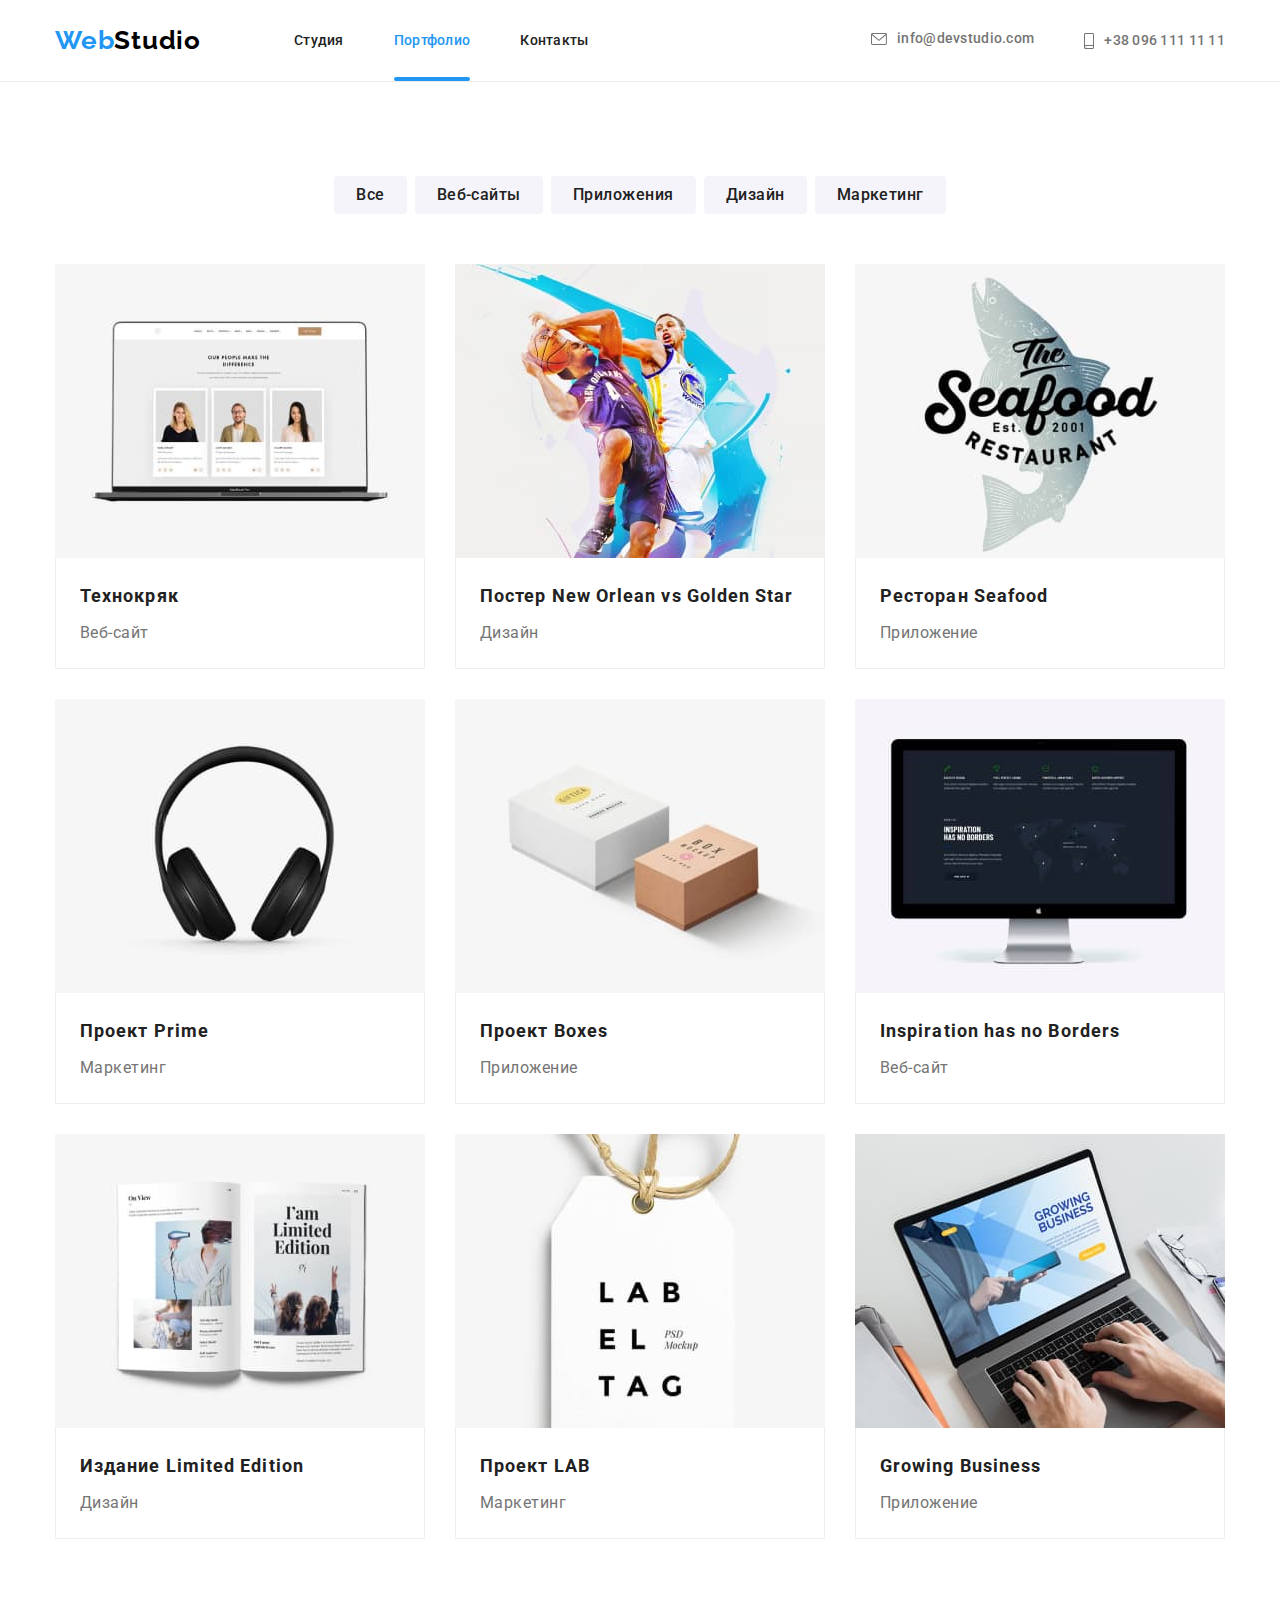
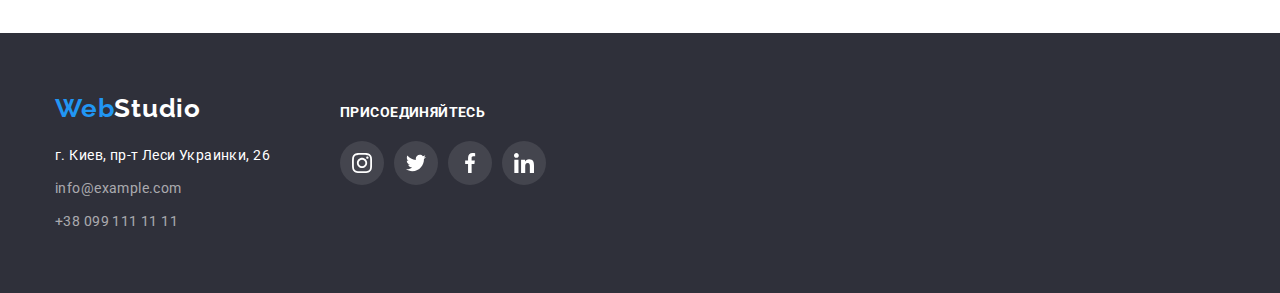
==== portfolio.html @ c8e6e579 "clone from hw#5. start" ====
<!DOCTYPE html>
<html lang="ru">
  <head>
    <meta charset="UTF-8" />
    <meta http-equiv="X-UA-Compatible" content="IE=edge" />
    <meta name="viewport" content="width=device-width, initial-scale=1.0" />
    <title>Портфоліо</title>
    <link rel="preconnect" href="https://fonts.googleapis.com" />
    <link rel="preconnect" href="https://fonts.gstatic.com" crossorigin />
    <link
      href="https://fonts.googleapis.com/css2?family=Raleway:wght@700&family=Roboto:wght@400;500;700;900&display=swap"
      rel="stylesheet"
    />
    <link
      rel="stylesheet"
      href="https://cdnjs.cloudflare.com/ajax/libs/modern-normalize/1.1.0/modern-normalize.min.css"
    />
    <link rel="stylesheet" href="./css/styles.css" />
  </head>
  <body>
    <header>
      <div class="nav container">
        <nav class="navigation">
          <a href="./index.html" class="logo">
            <span class="word-web">Web</span
            ><span class="word-studio">Studio</span>
          </a>
          <ul class="site-nav list">
            <li class="item">
              <a href="./index.html" class="link">Студия</a>
            </li>
            <li class="item">
              <a href="./portfolio.html" class="link current">Портфолио</a>
            </li>
            <li class="item">
              <a href="" class="link">Контакты</a>
            </li>
          </ul>
        </nav>
        <ul class="site-contact list">
          <li class="item-contact">
            <a href="mailto:info@devstudio.com" class="header-mail">
              <svg class="contact-icon" width="16px" height="12px">
                <use href="./images/symbol-defs.svg#icon-envelope"></use>
              </svg>
              info@devstudio.com</a
            >
          </li>
          <li class="item-contact">
            <a href="tel:+380961111111" class="header-tel">
              <svg class="contact-icon" width="10px" height="16px">
                <use href="./images/symbol-defs.svg#icon-smartphone"></use>
              </svg>
              +38 096 111 11 11</a
            >
          </li>
        </ul>
      </div>
    </header>
    <main>
      <section class="section filters">
        <div class="container filter">
          <h1 class="section-title visually-hidden">Фильтр портфолио</h1>
          <ul class="filter-bar list">
            <li class="item">
              <button type="button" class="filter-bar-button">Все</button>
            </li>
            <li class="item">
              <button type="button" class="filter-bar-button">Веб-сайты</button>
            </li>
            <li class="item">
              <button type="button" class="filter-bar-button">
                Приложения
              </button>
            </li>
            <li class="item">
              <button type="button" class="filter-bar-button">Дизайн</button>
            </li>
            <li class="item">
              <button type="button" class="filter-bar-button">Маркетинг</button>
            </li>
          </ul>
          <ul class="work list">
            <li class="item">
              <a href="" class="work-link">
                <div class="work-container">
                  <img
                    src="./images/img01.jpg"
                    alt="приклад веб сторінки відкритий на ноутбуці"
                    width="370"
                    class="work-image"
                  />
                  <p class="work-description">
                    Lorem, ipsum dolor sit amet consectetur adipisicing elit.
                    Mollitia illum ab, suscipit esse tenetur aut velit placeat
                    dignissimos assumenda voluptatum? Exercitationem aliquam
                    ipsam rem magni molestiae, quo error repudiandae quasi.
                  </p>
                </div>

                <div class="work-wrapper">
                  <h2 class="title-image">Технокряк</h2>
                  <p class="work-group">Веб-сайт</p>
                </div>
              </a>
            </li>
            <li class="item">
              <a href="" class="work-link">
                <div class="work-container">
                  <img
                    src="./images/img02.jpg"
                    alt="постер New Orlean vs Golden Star"
                    width="370"
                    class="work-image"
                  />
                  <p class="work-description">
                    Lorem, ipsum dolor sit amet consectetur adipisicing elit.
                    Mollitia illum ab, suscipit esse tenetur aut velit placeat
                    dignissimos assumenda voluptatum? Exercitationem aliquam
                    ipsam rem magni molestiae, quo error repudiandae quasi.
                  </p>
                </div>
                <div class="work-wrapper">
                  <h2 class="title-image">Постер New Orlean vs Golden Star</h2>
                  <p class="work-group">Дизайн</p>
                </div>
              </a>
            </li>
            <li class="item">
              <a href="" class="work-link">
                <div class="work-container">
                  <img
                    src="./images/img03.jpg"
                    alt="логотип ресторана Seafood"
                    width="370"
                    class="work-image"
                  />
                  <p class="work-description">
                    Lorem, ipsum dolor sit amet consectetur adipisicing elit.
                    Mollitia illum ab, suscipit esse tenetur aut velit placeat
                    dignissimos assumenda voluptatum? Exercitationem aliquam
                    ipsam rem magni molestiae, quo error repudiandae quasi.
                  </p>
                </div>
                <div class="work-wrapper">
                  <h2 class="title-image">Ресторан Seafood</h2>
                  <p class="work-group">Приложение</p>
                </div>
              </a>
            </li>
            <li class="item">
              <a href="" class="work-link">
                <div class="work-container">
                  <img
                    src="./images/img04.jpg"
                    alt="повнорозмірні навушники"
                    width="370"
                    class="work-image"
                  />
                  <p class="work-description">
                    Lorem, ipsum dolor sit amet consectetur adipisicing elit.
                    Mollitia illum ab, suscipit esse tenetur aut velit placeat
                    dignissimos assumenda voluptatum? Exercitationem aliquam
                    ipsam rem magni molestiae, quo error repudiandae quasi.
                  </p>
                </div>
                <div class="work-wrapper">
                  <h2 class="title-image">Проект Prime</h2>
                  <p class="work-group">Маркетинг</p>
                </div>
              </a>
            </li>
            <li class="item">
              <a href="" class="work-link">
                <div class="work-container">
                  <img
                    src="./images/img05.jpg"
                    alt="дві коробочки"
                    width="370"
                    class="work-image"
                  />
                  <p class="work-description">
                    Lorem, ipsum dolor sit amet consectetur adipisicing elit.
                    Mollitia illum ab, suscipit esse tenetur aut velit placeat
                    dignissimos assumenda voluptatum? Exercitationem aliquam
                    ipsam rem magni molestiae, quo error repudiandae quasi.
                  </p>
                </div>
                <div class="work-wrapper">
                  <h2 class="title-image">Проект Boxes</h2>
                  <p class="work-group">Приложение</p>
                </div>
              </a>
            </li>
            <li class="item">
              <a href="" class="work-link">
                <div class="work-container">
                  <img
                    src="./images/img06.jpg"
                    alt="компютерний монітор з відкритою веб сторінкою"
                    width="370"
                    class="work-image"
                  />
                  <p class="work-description">
                    Lorem, ipsum dolor sit amet consectetur adipisicing elit.
                    Mollitia illum ab, suscipit esse tenetur aut velit placeat
                    dignissimos assumenda voluptatum? Exercitationem aliquam
                    ipsam rem magni molestiae, quo error repudiandae quasi.
                  </p>
                </div>
                <div class="work-wrapper">
                  <h2 class="title-image">Inspiration has no Borders</h2>
                  <p class="work-group">Веб-сайт</p>
                </div>
              </a>
            </li>
            <li class="item">
              <a href="" class="work-link">
                <div class="work-container">
                  <img
                    src="./images/img07.jpg"
                    alt="відкрита книга з малюнками"
                    width="370"
                    class="work-image"
                  />
                  <p class="work-description">
                    Lorem, ipsum dolor sit amet consectetur adipisicing elit.
                    Mollitia illum ab, suscipit esse tenetur aut velit placeat
                    dignissimos assumenda voluptatum? Exercitationem aliquam
                    ipsam rem magni molestiae, quo error repudiandae quasi.
                  </p>
                </div>
                <div class="work-wrapper">
                  <h2 class="title-image">Издание Limited Edition</h2>
                  <p class="work-group">Дизайн</p>
                </div>
              </a>
            </li>
            <li class="item">
              <a href="" class="work-link">
                <div class="work-container">
                  <img
                    src="./images/img08.jpg"
                    alt="картонна бірка проекту LAB EL TAG"
                    width="370"
                    class="work-image"
                  />
                  <p class="work-description">
                    Lorem, ipsum dolor sit amet consectetur adipisicing elit.
                    Mollitia illum ab, suscipit esse tenetur aut velit placeat
                    dignissimos assumenda voluptatum? Exercitationem aliquam
                    ipsam rem magni molestiae, quo error repudiandae quasi.
                  </p>
                </div>
                <div class="work-wrapper">
                  <h2 class="title-image">Проект LAB</h2>
                  <p class="work-group">Маркетинг</p>
                </div>
              </a>
            </li>
            <li class="item">
              <a href="" class="work-link">
                <div class="work-container">
                  <img
                    src="./images/img09.jpg"
                    alt="відкритий ноутбук з вебсторінкою Growing Business"
                    width="370"
                    class="work-image"
                  />
                  <p class="work-description">
                    Lorem, ipsum dolor sit amet consectetur adipisicing elit.
                    Mollitia illum ab, suscipit esse tenetur aut velit placeat
                    dignissimos assumenda voluptatum? Exercitationem aliquam
                    ipsam rem magni molestiae, quo error repudiandae quasi.
                  </p>
                </div>
                <div class="work-wrapper">
                  <h2 class="title-image">Growing Business</h2>
                  <p class="work-group">Приложение</p>
                </div>
              </a>
            </li>
          </ul>
        </div>
      </section>
    </main>

    <footer class="footer navigation">
      <div class="container-footer">
        <div class="adress-container">
          <a href="./index.html" class="logo">
            <span class="word-web">Web</span
            ><span class="word-studio">Studio</span>
          </a>
          <address class="adress">
            <ul class="adress list">
              <li class="item">
                <a
                  href="https://goo.gl/maps/ZD16TCM3uoNAEAxr9"
                  target="_blank"
                  rel="noopener noreferrer"
                  class="physical-address"
                  >г. Киев, пр-т Леси Украинки, 26</a
                >
              </li>
              <li class="item">
                <a href="mailto:info@example.com" class="footer-mail"
                  >info@example.com</a
                >
              </li>
              <li class="item">
                <a href="tel:+380991111111" class="footer-tel"
                  >+38 099 111 11 11</a
                >
              </li>
            </ul>
          </address>
        </div>
        <div class="join-container">
          <h3 class="join-title">присоединяйтесь</h3>
          <ul class="social-networks footer list">
            <li class="social-network-icon">
              <a
                href="https://www.instagram.com/"
                target="_blank"
                rel="noopener noreferrer"
                class="footer-icon"
              >
                <svg class="social-icon" width="20px" height="20px">
                  <use href="./images/symbol-defs.svg#icon-instagram"></use>
                </svg>
              </a>
            </li>
            <li class="social-network-icon">
              <a
                href="https://twitter.com/"
                target="_blank"
                rel="noopener noreferrer"
                class="footer-icon"
              >
                <svg class="social-icon" width="20px" height="20px">
                  <use href="./images/symbol-defs.svg#icon-twitter"></use>
                </svg>
              </a>
            </li>
            <li class="social-network-icon">
              <a
                href="https://www.facebook.com/"
                target="_blank"
                rel="noopener noreferrer"
                class="footer-icon"
              >
                <svg class="social-icon" width="20px" height="20px">
                  <use href="./images/symbol-defs.svg#icon-facebook"></use>
                </svg>
              </a>
            </li>
            <li class="social-network-icon">
              <a
                href="https://www.linkedin.com/"
                target="_blank"
                rel="noopener noreferrer"
                class="footer-icon"
              >
                <svg class="social-icon" width="20px" height="20px">
                  <use href="./images/symbol-defs.svg#icon-linkedin"></use>
                </svg>
              </a>
            </li>
          </ul>
        </div>
      </div>
    </footer>
  </body>
</html>
---- css/styles.css ----
/* #FFFFFF */
/* background: #FFFFFF; */
/* #ECECEC */
/* border: 1px solid #ECECEC */
/* #212121 */
/* background: #212121; */
/* #2196F3 */
/* background: #2196F3; */
/* #000000 */
/* background: #000000; */
/* #757575 */
/* background: #757575; */
/* #2F303A */
/* background: #2F303A; */
/* #F5F4FA */
/* background: #F5F4FA; */
/* #EEEEEE */
/* background: #EEEEEE */
/* background: #FFFFFF99  */
/* color: rgba(255, 255, 255, 0.6); */

:root {
  --primary-text-color: #757575;
  --title-text-color: #212121;
  --accent-color: #2196f3;
  --primary-white-color: #ffffff;
  --footer-background-color: #2f303a;
}
body {
  margin: 0;

  font-family: "Roboto", sans-serif;
  font-style: normal;
  font-weight: 400;
  font-size: 14px;
  line-height: 1.7;
  background-color: var(--primary-white-color);
  color: var(--primary-text-color);
}

header {
  border-bottom: 1px solid #ececec;
}

.visually-hidden {
  position: absolute;
  width: 1px;
  height: 1px;
  margin: -1px;
  border: 0;
  padding: 0;
  white-space: nowrap;
  clip-path: inset(100%);
  clip: rect(0 0 0 0);
  overflow: hidden;
}

/* logo */

.logo {
  display: block;
  text-decoration: none;

  font-family: "Raleway";
  font-style: normal;
  font-weight: 700;
  font-size: 26px;
  line-height: 1.2;
  letter-spacing: 0.03em;
}
.nav .navigation .logo {
  padding-top: 25px;
  padding-bottom: 25px;
  margin-right: 93px;
}

.navigation .word-web {
  color: var(--accent-color);
  padding-top: 25px;
  padding-bottom: 25px;
}
.navigation .word-studio {
  color: #000000;
  padding-top: 25px;
  padding-bottom: 25px;
}
.footer .word-studio {
  color: var(--primary-white-color);
}
.footer .word-web {
  color: var(--accent-color);
}
.logo span {
  transition-property: color;
  transition-duration: 250ms;
  transition-timing-function: cubic-bezier(0.4, 0, 0.2, 1);
}
.logo:hover span,
.logo:focus span,
.logo:active span {
  color: var(--accent-color);
}

/* site navi */
.list {
  list-style: none;
  padding: 0;
  margin: 0;
}
.site-nav .link {
  display: block;
  padding-top: 32px;
  padding-bottom: 32px;

  text-decoration: none;
  font-weight: 500;
  font-size: 14px;
  line-height: 1.14;
  letter-spacing: 0.02em;

  color: var(--title-text-color);
}
.site-nav .current {
  position: relative;
  color: var(--accent-color);
}
.current::after {
  content: "";
  position: absolute;
  bottom: 0;
  left: 0;
  width: 100%;
  height: 4px;

  background: #2196f3;
  border-radius: 2px;
}
.site-nav a {
  transition-property: color;
  transition-duration: 250ms;
  transition-timing-function: cubic-bezier(0.4, 0, 0.2, 1);
}
.site-nav a:hover,
.site-nav a:active,
.site-nav a:focus {
  color: var(--accent-color);
}

.site-contact .header-mail,
.site-contact .header-tel {
  display: flex;
  padding-top: 32px;
  padding-bottom: 32px;
  align-items: center;

  text-decoration: none;
  font-weight: 500;
  font-size: 14px;
  line-height: 1.14px;
  letter-spacing: 0.02em;

  color: var(--primary-text-color);
}
.site-contact a {
  transition-property: color;
  transition-duration: 250ms;
  transition-timing-function: cubic-bezier(0.4, 0, 0.2, 1);
}
.site-contact a:hover,
.site-contact a:focus,
.site-contact a:active {
  color: var(--accent-color);
  /* fill: var(--accent-color); */
}

/* section hero */
.hero {
  background-color: var(--footer-background-color);
}

.hero-title {
  /* text-align: center; */
  margin: 0 auto;
  margin-bottom: 30px;
  max-width: 696px;

  text-transform: uppercase;
  font-weight: 900;
  font-size: 44px;
  line-height: 1.36;
  letter-spacing: 0.06em;

  color: #ffffff;
}
.hero-button {
  display: inline-block;
  padding: 10px 32px;
  min-width: 200px;
  /* text-align: center; */
  cursor: pointer;
  border-radius: 4px;
  border: none;

  font-family: inherit;
  font-weight: 700;
  font-size: 16px;
  line-height: 1.88;
  letter-spacing: 0.06em;

  color: #ffffff;
  background-color: var(--accent-color);
  /* border-color: var(--accent-color); */
  border-color: transparent;
  text-shadow: 0px 4px 4px rgba(0, 0, 0, 0.25);
  transition-property: color;
  transition-duration: 250ms;
  transition-timing-function: cubic-bezier(0.4, 0, 0.2, 1);
}

.hero-button:focus,
.hero-button:active,
.hero-button:hover {
  color: rgba(255, 255, 255, 0.85);
}

/*section distinction */

.distinction-header {
  margin-top: 0;
  margin-bottom: 10px;

  text-transform: uppercase;
  font-weight: 700;
  font-size: 14px;
  line-height: 1.14;
  letter-spacing: 0.03em;

  color: #212121;
}
.distinction-description {
  margin-top: 0;
  margin-bottom: 0;
  letter-spacing: 0.03em;
}

/* section occupation */

.occupation-title,
.section-title {
  margin-top: 0;
  margin-bottom: 50px;
  text-align: center;

  font-weight: 700;
  font-size: 36px;
  line-height: 1.16;
  letter-spacing: 0.03em;

  color: var(--title-text-color);
}

/* section our-team */

.our-team {
  background-color: #f5f4fa;
}

.foto,
.occupation-foto,
.work-image {
  display: block;
  /* background-color: darksalmon; */
}
/*  */

.team-member {
  margin-top: 0;
  margin-bottom: 10px;
  text-align: center;

  font-weight: 500;
  font-size: 16px;
  line-height: 1.19;
  letter-spacing: 0.03em;

  color: var(--title-text-color);
}
.specialization {
  margin-top: 0;
  margin-bottom: 0;
  text-align: center;

  font-size: 16px;
  line-height: 1.19;
  letter-spacing: 0.03em;

  color: #757575;
}

/* fotter */
.footer {
  padding-top: 60px;
  padding-bottom: 60px;

  background-color: var(--footer-background-color);
}
.physical-address {
  text-decoration: none;
  font-style: normal;
  font-size: 14px;
  line-height: 1.7;
  letter-spacing: 0.03em;

  color: #ffffff;
}
.footer-tel,
.footer-mail {
  text-decoration: none;

  font-style: normal;
  font-size: 14px;
  line-height: 1.7;
  letter-spacing: 0.03em;

  color: rgba(255, 255, 255, 0.6);
}

.adress .item:not(:last-child) {
  margin-bottom: 9px;
}
.adress a {
  transition-property: color;
  transition-duration: 250ms;
  transition-timing-function: cubic-bezier(0.4, 0, 0.2, 1);
}
.adress a:hover,
.adress a:focus,
.adress a:active {
  color: var(--accent-color);
}
/* filter */

.filter-bar-button {
  display: inline-block;
  padding: 6px 22px;
  min-width: auto;
  border-radius: 4px;
  border: none;
  text-align: center;
  cursor: pointer;

  font-family: inherit;
  font-weight: 500;
  font-size: 16px;
  letter-spacing: 0.03em;
  line-height: 1.62;

  background-color: #f5f4fa;
  color: #212121;
  /* border-color: #f5f4fa; */
  border-color: transparent;
  transition-property: color, background-color, box-shadow;
  transition-duration: 250ms;
  transition-timing-function: cubic-bezier(0.4, 0, 0.2, 1);
}
.filter-bar-button:focus,
.filter-bar-button:active,
.filter-bar-button:hover {
  color: #ffffff;
  background-color: var(--accent-color);
  /* border-color: var(--accent-color); */
  box-shadow: 0px 1px 3px rgba(0, 0, 0, 0.12), 0px 1px 1px rgba(0, 0, 0, 0.14),
    0px 2px 1px rgba(0, 0, 0, 0.2);
}
.work-link {
  text-decoration: none;
  transition-property: color;
  transition-duration: 250ms;
  transition-timing-function: cubic-bezier(0.4, 0, 0.2, 1);
}

.work-link:hover,
.work-link:focus,
.work-link:active {
  color: var(--accent-color);
}

.work-group {
  margin-top: 0;
  margin-bottom: 0;

  font-size: 16px;
  line-height: 1.87;
  letter-spacing: 0.03em;

  /* background-color: #2196f3; */
  color: #757575;
}

.title-image {
  margin-top: 0;
  margin-bottom: 4px;

  font-weight: 700;
  font-size: 18px;
  line-height: 2;
  letter-spacing: 0.06em;

  /* background-color: aquamarine; */
  color: var(--title-text-color);
}
/* геометрія елементів */

.container {
  display: flex;
  align-items: center;
  width: 1200px;
  padding-left: 15px;
  padding-right: 15px;
  margin-left: auto;
  margin-right: auto;
}

.hero-container {
  width: 1200px;
  padding-left: 15px;
  padding-right: 15px;

  margin-left: auto;
  margin-right: auto;
  text-align: center;
}

.container-footer {
  width: 1200px;
  padding-left: 15px;
  padding-right: 15px;
  margin-left: auto;
  margin-right: auto;
  display: flex;
  align-items: baseline;
}
.container-footer .logo {
  display: block;
  margin-bottom: 20px;
}

.navigation {
  display: flex;
  align-items: center;
}
.site-nav {
  display: flex;
  /* align-items: center; */
}

.site-nav .item:not(:last-child) {
  margin-right: 50px;
}

.site-contact .item-contact:not(:last-child) {
  margin-right: 50px;
}

.site-contact {
  display: flex;
  /* align-items: center; */
  margin-left: auto;
}
.section {
  padding-top: 94px;
  padding-bottom: 94px;
  /* background-color: cyan; */
}

.section.hero {
  max-width: 1600px;
  min-height: 600px;
  padding-top: 200px;
  padding-bottom: 200px;
  /* background-color: rgba(47, 48, 58, 0.4); */
  background-image: linear-gradient(
      to right,
      rgba(47, 48, 58, 0.4),
      rgba(47, 48, 58, 0.4)
    ),
    url(../images/hero-img.jpg);
  margin-left: auto;
  margin-right: auto;

  background-repeat: no-repeat;
  background-position: center;
  background-size: cover;
}

.filter-bar {
  margin-bottom: 50px;
  display: flex;
}
.distinction {
  display: flex;
  padding-bottom: 0;
}
.distinction.list .item {
  min-width: calc((100% - 90px) / 4);
}

.distinction .item:not(:last-child) {
  margin-right: 30px;
}
.occupation.list {
  display: flex;
}
.column {
  flex-direction: column;
  /* display: block; */
}
.occupation .item {
  position: relative;

  width: calc((100% - 60px) / 3);
  /* width: 370px; */
}
.occupation.list .item:not(:last-child) {
  margin-right: 30px;
}
.our-team.list {
  display: flex;
}

.our-team .item {
  width: calc((100% - 90px) / 4);
  /* width: 270px; */
  box-shadow: 0px 1px 3px rgba(0, 0, 0, 0.12), 0px 1px 1px rgba(0, 0, 0, 0.14),
    0px 2px 1px rgba(0, 0, 0, 0.2);
  border-radius: 0px 0px 4px 4px;
  background-color: var(--primary-white-color);
}
.our-team .item:not(:last-child) {
  margin-right: 30px;
}
.team.wrapper {
  padding-top: 30px;
  /* padding-bottom: 30px; */
  text-align: center;
}

.filter {
  /* display: flex; */
  flex-direction: column;
  justify-content: center;
  /* background-color: indianred; */
}

.filter-bar .item:not(:last-child) {
  margin-right: 8px;
}

.work {
  display: flex;
  flex-wrap: wrap;
  /* background-color: coral; */
}
.work-wrapper {
  padding: 20px 24px;
  border-bottom: 1px solid #eeeeee;
  border-left: 1px solid #eeeeee;
  border-right: 1px solid #eeeeee;
}
.work .item {
  /* width: 370px; */
  width: calc((100% - 60px) / 3);
  /* background-color: rosybrown; */
  margin-right: 30px;
  margin-bottom: 30px;
  /* border-bottom: 1px solid #eeeeee; */
  transition-property: box-shadow;
  transition-duration: 250ms;
  transition-timing-function: cubic-bezier(0.4, 0, 0.2, 1);
}

.work .item:hover,
.work .item:active,
.work .item:focus {
  box-shadow: 0px 1px 3px rgba(0, 0, 0, 0.12), 0px 1px 1px rgba(0, 0, 0, 0.14),
    0px 2px 1px rgba(0, 0, 0, 0.2);
}

.work .item:nth-child(3n) {
  margin-right: 0;
}
.work .item:nth-last-child(-n + 3) {
  margin-bottom: 0;
}

/* 
.item-contact .header-mail,
.item-contact .header-tel {
  display: flex;

  align-items: center;
}
.header-mail::before {
  content: "";
  width: 16px;
  height: 12px;
  margin-right: 10px;
  background-image: url(../images/envelope.svg);
  background-size: contain;
  background-position: center;
}
.header-tel::before {
  content: "";
  width: 10px;
  height: 16px;
  margin-right: 10px;
  background-image: url(../images/smartphone.svg);
  background-position: center;
  background-size: cover;
}  */

.contact-icon {
  margin-right: 10px;
  fill: currentColor;
}

.icon-wrapper {
  display: flex;
  background-color: #f5f4fa;
  margin-bottom: 30px;
  border-radius: 4px;
  min-height: 120px;
  justify-content: center;
  align-items: center;
}

.social-networks {
  display: flex;
  align-items: center;
  padding: 16px 32px 30px 32px;
  justify-content: center;
}

.social-network-icon {
  display: flex;
  align-items: center;
  justify-content: center;
  width: calc((100%-30px) / 4);
  height: 44px;
}
.social-network-icon:not(:last-child) {
  margin-right: 10px;
}

.social-networks a {
  display: flex;
  padding: 12px;
  color: #afb1b8;
  transition-property: border-radius, cursor, background-color, color;
  transition-duration: 250ms;
  transition-timing-function: cubic-bezier(0.4, 0, 0.2, 1);
}
.social-networks .footer-icon {
  display: flex;
  padding: 12px;
  color: #fff;
  background-color: rgba(255, 255, 255, 0.1);
  border-radius: 50%;
}

.social-networks a:hover,
.social-networks a:active,
.social-networks a:focus {
  border-radius: 50%;
  cursor: pointer;
  background-color: var(--accent-color);
  color: var(--primary-white-color);
}
.social-networks.footer {
  padding: 0;
}

.social-icon {
  fill: currentColor;
}
.clients.list {
  display: flex;
  align-items: center;
}

.client-logo:not(:last-child) {
  margin-right: 30px;
}

.client-logo a {
  display: flex;
  align-items: center;
  justify-content: center;

  width: 170px;
  height: 92px;
  border: 1px solid #afb1b8;
  border-radius: 4px;
  color: #afb1b8;
  transition-property: cursor, background-color, color;
  transition-duration: 250ms;
  transition-timing-function: cubic-bezier(0.4, 0, 0.2, 1);
}

.client-logo a:hover,
.client-logo a:focus,
.client-logo a:active {
  cursor: pointer;
  border-color: var(--accent-color);
  color: var(--accent-color);
}
.logo-icon {
  fill: currentColor;
}

.join-title {
  margin-bottom: 20px;
  margin-top: 0;
  text-transform: uppercase;
  font-weight: 700;
  font-size: 14px;
  line-height: 1.14;
  letter-spacing: 0.03em;

  color: #ffffff;
}
.join-container {
  display: flex;
  flex-direction: column;
  min-width: 206px;
  margin-left: 70px;
}
.description-title {
  position: absolute;
  left: 0;
  bottom: 0;
  margin: 0;
  width: 100%;
  /* height: 70px; */
  padding: 27px 0px;

  text-transform: uppercase;
  font-weight: 700;
  font-size: 14px;
  line-height: 1.14;
  text-align: center;
  letter-spacing: 0.03em;

  color: var(--primary-white-color);
  background-color: rgba(47, 48, 58, 0.8);
}

/* animation work-list */

.work-container {
  position: relative;
  overflow: hidden;
}
.work-description {
  position: absolute;
  bottom: 100;
  left: 0;
  width: 100%;
  height: 100%;
  padding: 63px 24px;

  font-size: 16px;
  line-height: 1.87;
  letter-spacing: 0.03em;
  margin-top: 0;
  margin-bottom: 0;
  color: var(--primary-white-color);
  background-color: rgba(33, 150, 243, 0.9);

  transition-property: transform;
  transition-duration: 250ms;
  transition-timing-function: cubic-bezier(0.4, 0, 0.2, 1);
}

.work .item:hover .work-description {
  transform: translateY(-100%);
}

/* Beckdrop */
.backdrop {
  position: fixed;
  top: 0;
  left: 0;
  width: 100%;
  height: 100%;
  background: rgba(0, 0, 0, 0.2);
  opacity: 1;
  transition: opacity;
  transition-duration: 1000ms;
  transition-timing-function: cubic-bezier(0.4, 0, 0.2, 1);
}

.modal {
  position: absolute;
  top: 50%;
  left: 50%;
  transform: translate(-50%, -50%) scale(1);

  width: 528px;
  height: 581px;
  padding: 8px;
  background-color: #ffffff;

  transition-property: transform;
  transition-duration: 1000ms;
  transition-timing-function: cubic-bezier(0.4, 0, 0.2, 1);
}

.close {
  display: block;

  width: 30px;
  height: 30px;
  padding: 6px;
  margin-left: auto;

  color: #000000;

  border: 1px solid rgba(0, 0, 0, 0.1);
  border-radius: 50%;
  text-align: center;
  cursor: pointer;
}
.backdrop.is-hidden {
  opacity: 0;
  pointer-events: none;

  /* visibility: visible; */
}

.backdrop.is-hidden .modal {
  transform: translate(-50%, -50%) scale(0);
}
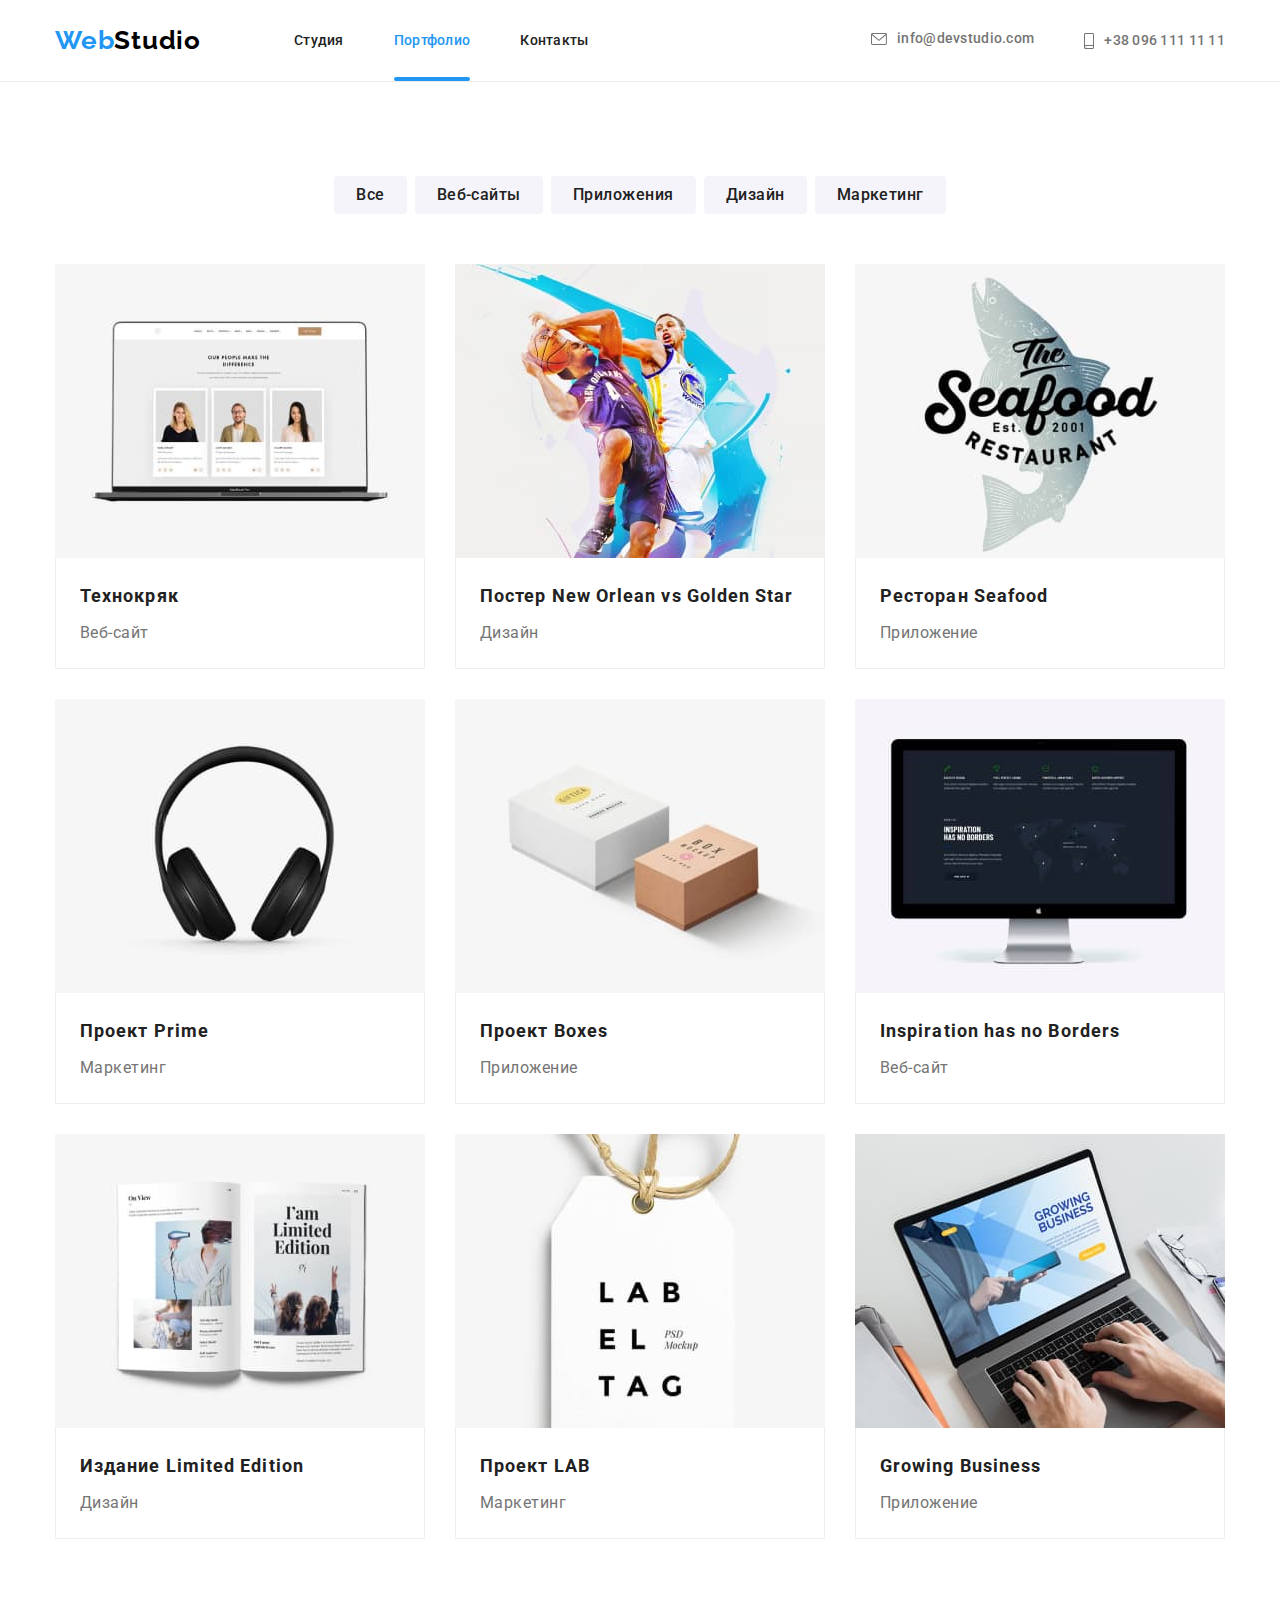
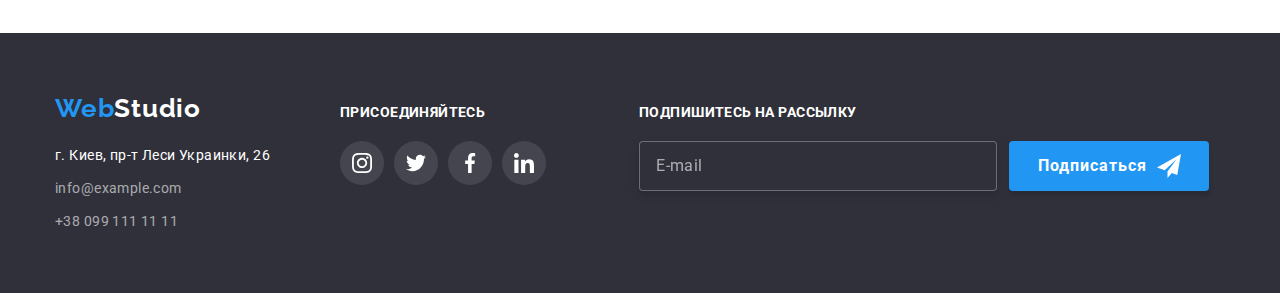
==== commit b9d4e2b4: "додані CSS переходи та SVG іконки" ====
--- a/portfolio.html
+++ b/portfolio.html
@@ -369,6 +369,29 @@
             </li>
           </ul>
         </div>
+        <form class="subscribe-form" name="subscribe-form">
+          <div class="subscription-wrap">
+            <label class="subscription-title" for="email"
+              >Подпишитесь на рассылку</label
+            >
+
+            <input
+              class="subscription-input"
+              type="email"
+              name="email"
+              id="email"
+              placeholder="E-mail"
+            />
+          </div>
+          <div class="subscription-btn">
+            <button class="subscription button" type="submit">
+              Подписаться
+            </button>
+            <svg class="subscription-icon" width="24px" height="24px">
+              <use href="./images/symbol-defs.svg#icon-icon-send"></use>
+            </svg>
+          </div>
+        </form>
       </div>
     </footer>
   </body>
--- a/css/styles.css
+++ b/css/styles.css
@@ -196,7 +196,7 @@
   display: inline-block;
   padding: 10px 32px;
   min-width: 200px;
-  /* text-align: center; */
+  text-align: center;
   cursor: pointer;
   border-radius: 4px;
   border: none;
@@ -207,11 +207,11 @@
   line-height: 1.88;
   letter-spacing: 0.06em;
 
-  color: #ffffff;
+  color: var(--primary-white-color);
   background-color: var(--accent-color);
   /* border-color: var(--accent-color); */
   border-color: transparent;
-  text-shadow: 0px 4px 4px rgba(0, 0, 0, 0.25);
+  box-shadow: 0px 4px 4px rgba(0, 0, 0, 0.15);
   transition-property: color;
   transition-duration: 250ms;
   transition-timing-function: cubic-bezier(0.4, 0, 0.2, 1);
@@ -484,7 +484,7 @@
       rgba(47, 48, 58, 0.4),
       rgba(47, 48, 58, 0.4)
     ),
-    url(../images/hero-img.jpg);
+    url("../images/hero-img.jpg");
   margin-left: auto;
   margin-right: auto;
 
@@ -763,6 +763,7 @@
 }
 .work-description {
   position: absolute;
+
   bottom: 100;
   left: 0;
   width: 100%;
@@ -788,6 +789,7 @@
 
 /* Beckdrop */
 .backdrop {
+  z-index: 1;
   position: fixed;
   top: 0;
   left: 0;
@@ -795,49 +797,345 @@
   height: 100%;
   background: rgba(0, 0, 0, 0.2);
   opacity: 1;
-  transition: opacity;
+  transition-property: opacity;
   transition-duration: 1000ms;
   transition-timing-function: cubic-bezier(0.4, 0, 0.2, 1);
 }
 
-.modal {
+.contact-form.modal {
   position: absolute;
   top: 50%;
   left: 50%;
   transform: translate(-50%, -50%) scale(1);
 
   width: 528px;
-  height: 581px;
-  padding: 8px;
-  background-color: #ffffff;
+  padding: 40px;
+
+  background-color: var(--primary-white-color);
+  box-shadow: 0px 1px 3px rgba(0, 0, 0, 0.12), 0px 1px 1px rgba(0, 0, 0, 0.14),
+    0px 2px 1px rgba(0, 0, 0, 0.2);
+  border-radius: 4px;
 
   transition-property: transform;
   transition-duration: 1000ms;
   transition-timing-function: cubic-bezier(0.4, 0, 0.2, 1);
 }
 
-.close {
-  display: block;
+.close-button {
+  position: absolute;
+  right: 8px;
+  top: 8px;
+  display: flex;
 
   width: 30px;
   height: 30px;
-  padding: 6px;
-  margin-left: auto;
-
-  color: #000000;
+  padding: 5px;
+
+  align-items: center;
+  justify-content: center;
 
   border: 1px solid rgba(0, 0, 0, 0.1);
   border-radius: 50%;
-  text-align: center;
+  background-color: var(--primary-white-color);
   cursor: pointer;
+  fill: currentColor;
+}
+.close-icon {
+  transition-property: color;
+  transition-duration: 250ms;
+  transition-timing-function: cubic-bezier(0.4, 0, 0.2, 1);
+}
+.close-button:hover .close-icon,
+.close-button:focus .close-icon,
+.close-button:active .close-icon {
+  color: var(--accent-color);
 }
 .backdrop.is-hidden {
   opacity: 0;
   pointer-events: none;
-
-  /* visibility: visible; */
-}
-
-.backdrop.is-hidden .modal {
+}
+
+.backdrop.is-hidden .contact-form.modal {
   transform: translate(-50%, -50%) scale(0);
 }
+
+.contact-title {
+  margin: 0;
+  margin-bottom: 12px;
+  font-weight: 700;
+  font-size: 20px;
+  line-height: 1.15;
+  text-align: center;
+  letter-spacing: 0.03em;
+
+  color: var(--title-text-color);
+}
+
+.contact-name,
+.contact-tel,
+.contact-email {
+  position: relative;
+  margin-bottom: 10px;
+  display: flex;
+  flex-direction: column;
+  align-items: flex-start;
+  color: #212121;
+}
+
+.contact-coment {
+  display: flex;
+  flex-direction: column;
+  align-items: flex-start;
+  margin-bottom: 20px;
+}
+.name-label {
+  margin-bottom: 4px;
+  font-weight: 400;
+  font-size: 12px;
+  line-height: 1.16;
+
+  letter-spacing: 0.01em;
+  color: var(--primary-text-color);
+}
+.field {
+  min-width: 448px;
+  height: 40px;
+  padding: 11px 42px;
+
+  background-color: var(--primary-white-color);
+  border: 1px solid rgba(33, 33, 33, 0.2);
+  border-radius: 4px;
+  transition-property: border-color;
+  transition-duration: 250ms;
+  transition-timing-function: cubic-bezier(0.4, 0, 0.2, 1);
+}
+.person-icon,
+.tel-icon,
+.email-icon {
+  position: absolute;
+  bottom: 11px;
+  left: 12px;
+  fill: currentColor;
+}
+
+.changed {
+  fill: currentColor;
+  transition-property: color;
+  transition-duration: 250ms;
+  transition-timing-function: cubic-bezier(0.4, 0, 0.2, 1);
+}
+.field:active,
+.field:focus,
+.field:hover {
+  border-color: var(--accent-color);
+}
+
+.field:hover + .changed,
+.field:focus + .changed,
+.field:active + .changed {
+  color: var(--accent-color);
+}
+
+.coment-form.field {
+  width: 448px;
+  min-height: 120px;
+  padding: 12px 16px;
+  resize: none;
+}
+.field::placeholder {
+  font-weight: 400;
+  font-size: 14px;
+  line-height: 1.14;
+  letter-spacing: 0.01em;
+
+  color: rgba(117, 117, 117, 0.5);
+  transition-property: color;
+  transition-duration: 250ms;
+  transition-timing-function: cubic-bezier(0.4, 0, 0.2, 1);
+}
+.field:hover.field::placeholder,
+.field:focus.field::placeholder,
+.field:active.field::placeholder {
+  color: var(--accent-color);
+}
+.contact-agreement {
+  margin-bottom: 30px;
+}
+.agreement-label {
+  display: flex;
+  align-items: center;
+  justify-content: center;
+  font-weight: 400;
+  font-size: 14px;
+  line-height: 1.71;
+  letter-spacing: 0.03em;
+}
+
+.agreement.link {
+  margin-left: 5px;
+  color: var(--accent-color);
+}
+.wrapper-checkbox-icon {
+  display: flex;
+  width: 16px;
+  height: 15px;
+  margin-right: 8px;
+  align-items: center;
+  justify-content: center;
+  border: 2px solid var(--title-text-color);
+  border-radius: 2px;
+
+  color: #ffffff;
+  background-color: #ffffff;
+  background-origin: border-box;
+  transition-property: border-color, background-color;
+  transition-duration: 250ms;
+  transition-timing-function: cubic-bezier(0.4, 0, 0.2, 1);
+}
+.checkbox-input {
+  width: 16px;
+  height: 15px;
+
+  position: absolute;
+  width: 1px;
+  height: 1px;
+  margin: -1px;
+  border: 0;
+  padding: 0;
+  white-space: nowrap;
+  clip-path: inset(100%);
+  clip: rect(0 0 0 0);
+  overflow: hidden;
+}
+.checkbox-input:checked + .wrapper-checkbox-icon {
+  border-color: transparent;
+  background-color: var(--accent-color);
+}
+
+.contact.button {
+  transition-property: color;
+  transition-duration: 250ms;
+  transition-timing-function: cubic-bezier(0.4, 0, 0.2, 1);
+}
+.contact.button:hover,
+.contact.button:focus,
+.contact.button:active {
+  color: rgba(255, 255, 255, 0.85);
+}
+.subscribe-form {
+  margin-left: 93px;
+  display: flex;
+  justify-content: space-between;
+  align-items: flex-end;
+}
+
+.subscription-wrap {
+  display: flex;
+  flex-direction: column;
+  margin-right: 12px;
+}
+
+.subscription-input {
+  padding: 15px 16px;
+  min-width: 358px;
+  height: 50px;
+
+  color: var(--primary-white-color);
+  background-color: var(--footer-background-color);
+  border: 1px solid rgba(255, 255, 255, 0.3);
+  filter: drop-shadow(0px 4px 4px rgba(0, 0, 0, 0.15));
+  border-radius: 4px;
+
+  transition-property: border-color;
+  transition-duration: 250ms;
+  transition-timing-function: cubic-bezier(0.4, 0, 0.2, 1);
+}
+.subscription-input:hover,
+.subscription-input:focus,
+.subscription-input:active {
+  border-color: var(--accent-color);
+}
+.subscription-input::placeholder {
+  font-weight: 400;
+  font-size: 16px;
+  line-height: 1.25;
+  letter-spacing: 0.03em;
+  color: rgba(255, 255, 255, 0.6);
+  transition-property: color;
+  transition-duration: 250ms;
+  transition-timing-function: cubic-bezier(0.4, 0, 0.2, 1);
+}
+.subscription-input:hover.subscription-input::placeholder,
+.subscription-input:focus.subscription-input::placeholder,
+.subscription-input:active.subscription-input::placeholder {
+  color: var(--accent-color);
+}
+
+.button {
+  min-width: 200px;
+  /* height: 50px; */
+
+  padding-top: 10px;
+  padding-bottom: 10px;
+  padding-left: 29px;
+  padding-right: 28px;
+  cursor: pointer;
+  border-radius: 4px;
+  border: none;
+
+  text-align: center;
+  font-family: inherit;
+  font-weight: 700;
+  font-size: 16px;
+  line-height: 1.88;
+  letter-spacing: 0.06em;
+  text-align: center;
+  color: var(--primary-white-color);
+  background-color: var(--accent-color);
+  /* border-color: var(--accent-color); */
+  border-radius: 4px;
+  border-color: transparent;
+  box-shadow: 0px 4px 4px rgba(0, 0, 0, 0.15);
+}
+.subscription-title {
+  margin-bottom: 20px;
+  margin-top: 0;
+  text-transform: uppercase;
+  font-weight: 700;
+  font-size: 14px;
+  line-height: 1.14;
+  letter-spacing: 0.03em;
+
+  color: #ffffff;
+}
+.subscription-btn {
+  display: flex;
+  position: relative;
+  color: #ffffff;
+  justify-content: space-between;
+  align-items: center;
+}
+.subscription.button {
+  display: flex;
+  transition-property: color;
+  transition-duration: 250ms;
+  transition-timing-function: cubic-bezier(0.4, 0, 0.2, 1);
+}
+.subscription-icon {
+  cursor: pointer;
+  position: absolute;
+  top: 13px;
+  right: 28px;
+  fill: currentColor;
+  transition-property: color;
+  transition-duration: 250ms;
+  transition-timing-function: cubic-bezier(0.4, 0, 0.2, 1);
+}
+.subscription-btn:focus .subscription.button,
+.subscription-btn:active .subscription.button,
+.subscription-btn:hover .subscription.button,
+.subscription-btn:hover .subscription-icon,
+.subscription-btn:focus .subscription-icon,
+.subscription-btn:active .subscription-icon {
+  color: rgba(255, 255, 255, 0.85);
+}
